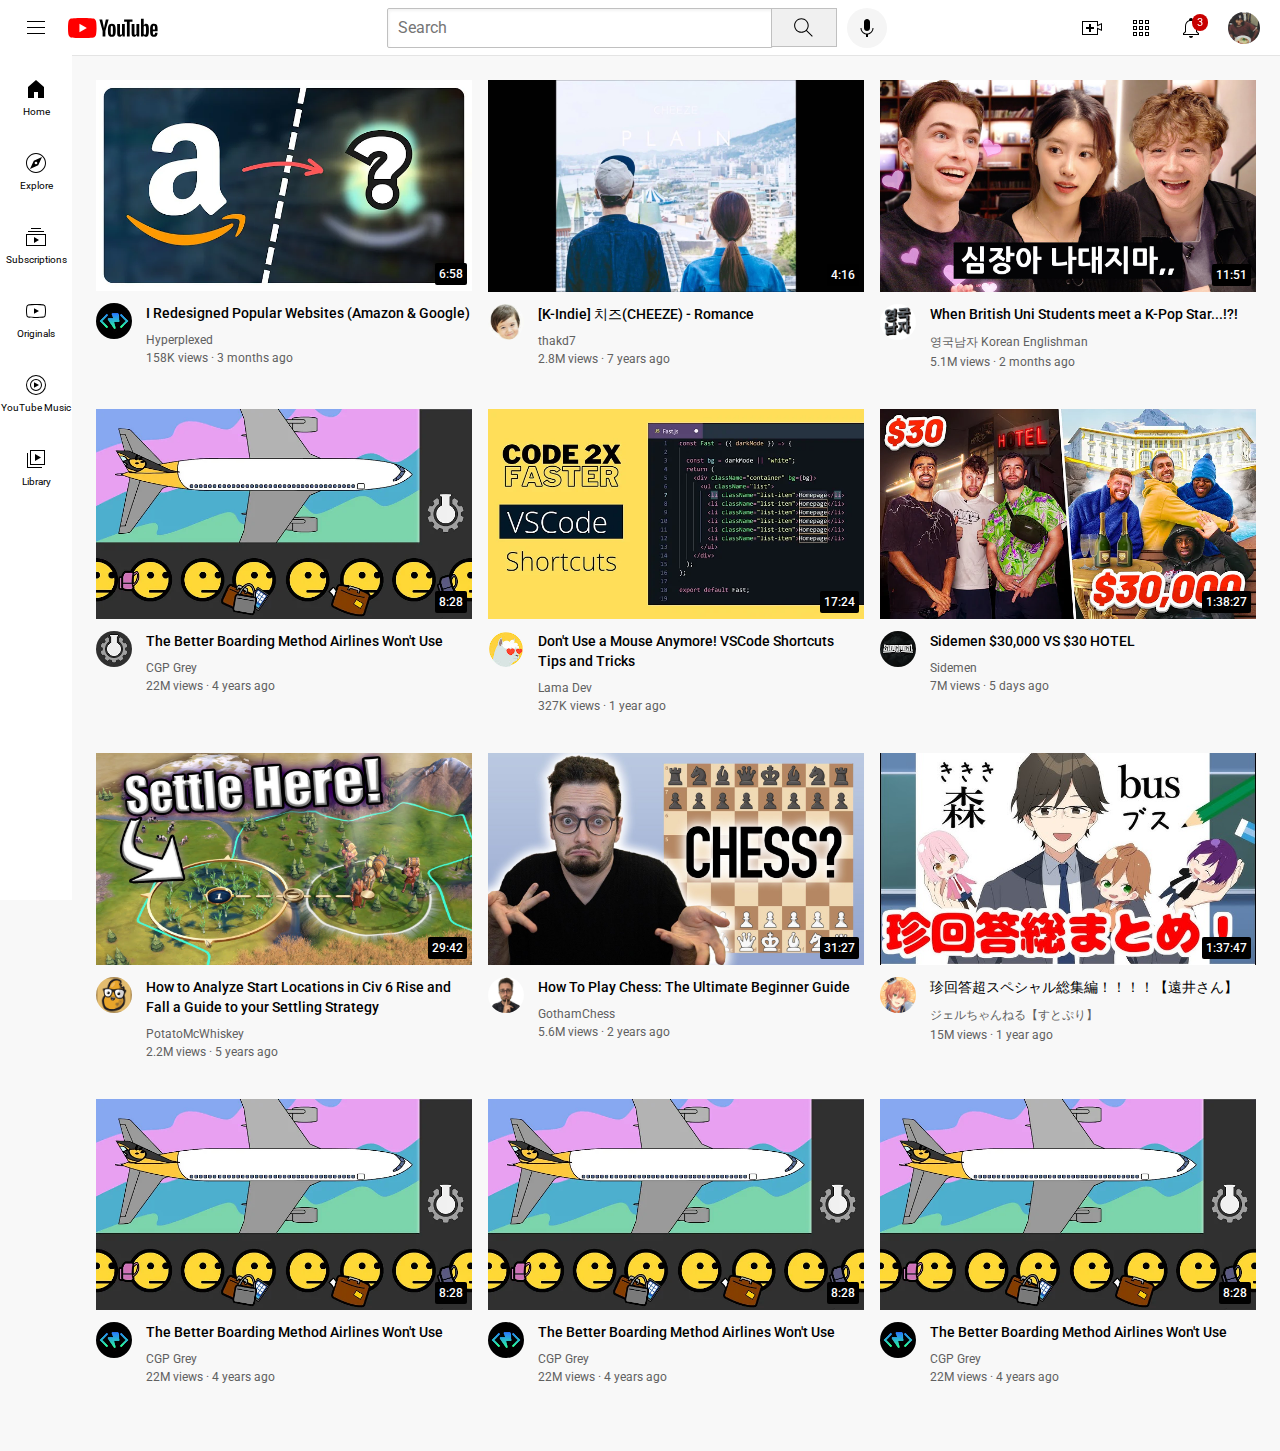
==== YoutubeClone.html @ c6cfdc37 "Add files via upload" ====
<!DOCTYPE html>

<html>
  <head>
    <title>Youtube.com Clone</title>

    <link rel="preconnect" href="https://fonts.googleapis.com" />
    <link rel="preconnect" href="https://fonts.gstatic.com" crossorigin />
    <link
      href="https://fonts.googleapis.com/css2?family=Montserrat:wght@400;700&family=Roboto:wght@400;500;700&display=swap"
      rel="stylesheet"
    />

    <link rel="stylesheet" href="YoutubeStyles/general.css" />
    <link rel="stylesheet" href="YoutubeStyles/header.css" />
    <link rel="stylesheet" href="YoutubeStyles/sidebar.css" />
    <link rel="stylesheet" href="YoutubeStyles/video.css" />
  </head>

  <body>
    <div class="header">
      <div class="left-section">
        <img class="hamburger-menu" src="Youtube Icons/hamburger-menu.svg" />
        <img class="youtube-logo" src="Youtube Icons/youtube-logo.svg" />
      </div>

      <div class="middle-section">
        <input class="search-bar" type="text" placeholder="Search" />
        <button class="search-button">
          <img class="search-icon" src="Youtube Icons/search.svg" />
          <div class="tooltip">Search</div>
        </button>
        <button class="voice-search-button">
          <img
            class="voice-search-icon"
            src="Youtube Icons/voice-search-icon.svg"
          />
          <div class="tooltip">Search with your voice</div>
        </button>
      </div>

      <div class="right-section">
        <div class="upload-icon-container">
          <img class="upload-icon" src="Youtube Icons/upload.svg" />
          <div class="tooltip">Create</div>
        </div>
        <div class="youtube-apps-icon-container">
          <img class="youtube-apps-icon" src="Youtube Icons/youtube-apps.svg" />
          <div class="tooltip">YouTube Apps</div>
        </div>

        <div class="notifications-icon-container">
          <img
            class="notifications-icon"
            src="Youtube Icons/notifications.svg"
          />
          <div class="notifications-count">3</div>
          <div class="tooltip">Notifications</div>
        </div>
        <img
          class="current-user-picture"
          src="Youtube Channel Picutres/my_channel_profile_picture.jpg"
        />
      </div>
    </div>

    <div class="sidebar">
      <div class="sidebar-link">
        <img src="Youtube Icons/home.svg" />
        <div>Home</div>
      </div>
      <div class="sidebar-link">
        <img src="Youtube Icons/explore.svg" />
        <div>Explore</div>
      </div>
      <div class="sidebar-link">
        <img src="Youtube Icons/subscriptions.svg" />
        <div>Subscriptions</div>
      </div>
      <div class="sidebar-link">
        <img src="Youtube Icons/originals.svg" />
        <div>Originals</div>
      </div>
      <div class="sidebar-link">
        <img src="Youtube Icons/youtube-music.svg" />
        <div>YouTube Music</div>
      </div>
      <div class="sidebar-link">
        <img src="Youtube Icons/library.svg" />
        <div>Library</div>
      </div>
    </div>

    <div class="video-grid">
      <div class="video-preview">
        <div class="thumbnail-row">
          <a
            href="https://www.youtube.com/watch?v=bJ3vn9QWzhI&ab_channel=Hyperplexed"
            target="_blank"
          >
            <img class="thumbnail" src="Youtube Thumbnails/thumbnail_1.webp" />
          </a>
          <div class="video-time">6:58</div>
        </div>
        <div class="video-info-grid">
          <div class="channel-picture">
            <div class="profile-picture-container">
              <a href="https://www.youtube.com/@Hyperplexed" target="_blank">
                <img
                  class="profile-picture"
                  src="Youtube Channel Picutres/channel_1.jpg"
                />
              </a>
              <div class="channel-tooltip">
                <img class="channel-tooltip-picture" src="Youtube Channel Picutres/channel_1.jpg">
                <div>
                  <div class="channel-tooltip-name">
                    Hyperplexed
                  </div>
                  <div class="channel-tooltip-stats">
                    517K subscribers
                  </div>
                </div>
              </div>
            </div>
          </div>
          <div class="video-info">
            <a
              href="https://www.youtube.com/watch?v=bJ3vn9QWzhI&ab_channel=Hyperplexed"
              target="_blank"
              class="video-title-link"
            >
              <p class="video-title">
                I Redesigned Popular Websites (Amazon &#38; Google)
              </p>
            </a>

            <p class="video-author">Hyperplexed</p>

            <p class="video-stats">158K views &#183; 3 months ago</p>
          </div>
        </div>
      </div>

      <div class="video-preview">
        <div class="thumbnail-row">
          <a
            href="https://www.youtube.com/watch?v=OhYhfnyAvUY&ab_channel=thakd7"
            target="_blank"
          >
            <img class="thumbnail" src="Youtube Thumbnails/thumbnail_2.jpg" />
          </a>
          <div class="video-time">4:16</div>
        </div>
        <div class="video-info-grid">
          <div class="channel-picture">
            <div class="profile-picture-container">
              <a href="https://www.youtube.com/@thakd7" target="_blank">
                <img
                  class="profile-picture"
                  src="Youtube Channel Picutres/channel_2.jpg"
                />
              </a>
              <div class="channel-tooltip">
                <img class="channel-tooltip-picture" src="Youtube Channel Picutres/channel_2.jpg">
                <div>
                  <div class="channel-tooltip-name">
                    thakd7
                  </div>
                  <div class="channel-tooltip-stats">
                    1.5K subscribers
                  </div>
                </div>
              </div>
            </div>
          </div>
          <div class="video-info">
            <a
              href="https://www.youtube.com/watch?v=OhYhfnyAvUY&ab_channel=thakd7"
              target="_blank"
              class="video-title-link"
            >
              <p class="video-title">[K-Indie] 치즈(CHEEZE) - Romance</p>
            </a>

            <p class="video-author">thakd7</p>

            <p class="video-stats">2.8M views &#183; 7 years ago</p>
          </div>
        </div>
      </div>

      <div class="video-preview">
        <div class="thumbnail-row">
          <a href="https://youtu.be/asYSYUJJwx0" target="_blank">
            <img class="thumbnail" src="Youtube Thumbnails/thumbnail_3.jpg" />
          </a>
          <div class="video-time">11:51</div>
        </div>
        <div class="video-info-grid">
          <div class="channel-picture">
            <div class="profile-picture-container">
              <a href="https://www.youtube.com/@koreanenglishman/featured" target="_blank">
                <img
                  class="profile-picture"
                  src="Youtube Channel Picutres/channel_3.jpg"
                />
              </a>
              <div class="channel-tooltip">
                <img class="channel-tooltip-picture" src="Youtube Channel Picutres/channel_3.jpg">
                <div>
                  <div class="channel-tooltip-name">
                    H영국남자 Korean Englishman
                  </div>
                  <div class="channel-tooltip-stats">
                    5.7M subscribers
                  </div>
                </div>
              </div>
            </div>
          </div>
          <div class="video-info">
            <a
              href="https://youtu.be/asYSYUJJwx0"
              target="_blank"
              class="video-title-link"
            >
              <p class="video-title">
                When British Uni Students meet a K-Pop Star...!?!
              </p>
            </a>

            <p class="video-author">영국남자 Korean Englishman</p>

            <p class="video-stats">5.1M views &#183; 2 months ago</p>
          </div>
        </div>
      </div>

      <div class="video-preview">
        <div class="thumbnail-row">
          <a href="https://youtu.be/oAHbLRjF0vo" target="_blank">
            <img class="thumbnail" src="Youtube Thumbnails/thumbnail-4.webp" />
          </a>
          <div class="video-time">8:28</div>
        </div>
        <div class="video-info-grid">
          <div class="channel-picture">
            <div class="profile-picture-container">
              <a href="https://www.youtube.com/@CGPGrey" target="_blank">
                <img
                  class="profile-picture"
                  src="Youtube Channel Picutres/channel_4.jpg"
                />
              </a>
              <div class="channel-tooltip">
                <img class="channel-tooltip-picture" src="Youtube Channel Picutres/channel_4.jpg">
                <div>
                  <div class="channel-tooltip-name">
                    CGP Grey
                  </div>
                  <div class="channel-tooltip-stats">
                    5.9M subscribers
                  </div>
                </div>
              </div>
            </div>
          </div>
          <div class="video-info">
            <a
              href="https://youtu.be/oAHbLRjF0vo"
              target="_blank"
              class="video-title-link"
            >
              <p class="video-title">
                The Better Boarding Method Airlines Won&#39;t Use
              </p>
            </a>

            <p class="video-author">CGP Grey</p>

            <p class="video-stats">22M views &#183; 4 years ago</p>
          </div>
        </div>
      </div>

      <div class="video-preview">
        <div class="thumbnail-row">
          <a href="https://youtu.be/jsZoR1kkq6s" target="_blank">
            <img class="thumbnail" src="Youtube Thumbnails/thumbnail-5.webp" />
          </a>
          <div class="video-time">17:24</div>
        </div>
        <div class="video-info-grid">
          <div class="channel-picture">
            <div class="profile-picture-container">
              <a href="https://www.youtube.com/@LamaDev" target="_blank">
                <img
                  class="profile-picture"
                  src="Youtube Channel Picutres/channel_5.jpg"
                />
              </a>
              <div class="channel-tooltip">
                <img class="channel-tooltip-picture" src="Youtube Channel Picutres/channel_5.jpg">
                <div>
                  <div class="channel-tooltip-name">
                    Lama Dev
                  </div>
                  <div class="channel-tooltip-stats">
                    235K subscribers
                  </div>
                </div>
              </div>
            </div>
          </div>
          <div class="video-info">
            <a
              href="https://youtu.be/jsZoR1kkq6s"
              target="_blank"
              class="video-title-link"
            >
              <p class="video-title">
                Don&#39;t Use a Mouse Anymore! VSCode Shortcuts Tips and Tricks
              </p>
            </a>

            <p class="video-author">Lama Dev</p>

            <p class="video-stats">327K views &#183; 1 year ago</p>
          </div>
        </div>
      </div>

      <div class="video-preview">
        <div class="thumbnail-row">
          <a href="https://youtu.be/dJpk6nz_DLI" target="_blank">
            <img class="thumbnail" src="Youtube Thumbnails/thumbnail-6.webp" />
          </a>
          <div class="video-time">1:38:27</div>
        </div>
        <div class="video-info-grid">
          <div class="channel-picture">
            <div class="profile-picture-container">
              <a href="https://www.youtube.com/@Sidemen" target="_blank">
                <img
                  class="profile-picture"
                  src="Youtube Channel Picutres/channel_6.jpg"
                />
              </a>
              <div class="channel-tooltip">
                <img class="channel-tooltip-picture" src="Youtube Channel Picutres/channel_6.jpg">
                <div>
                  <div class="channel-tooltip-name">
                    Sidemen
                  </div>
                  <div class="channel-tooltip-stats">
                    19M subscribers
                  </div>
                </div>
              </div>
            </div>
          </div>
          <div class="video-info">
            <a
              href="https://youtu.be/dJpk6nz_DLI"
              target="_blank"
              class="video-title-link"
            >
              <p class="video-title">Sidemen $30,000 VS $30 HOTEL</p>
            </a>

            <p class="video-author">Sidemen</p>

            <p class="video-stats">7M views &#183; 5 days ago</p>
          </div>
        </div>
      </div>

      <div class="video-preview">
        <div class="thumbnail-row">
          <a href="https://www.youtube.com/watch?v=BKZmRBy2QrY&ab_channel=PotatoMcWhiskey" target="_blank">
            <img class="thumbnail" src="Youtube Thumbnails/thumbnail-7.jpg" />
          </a>
          <div class="video-time">29:42</div>
        </div>
        <div class="video-info-grid">
          <div class="channel-picture">
            <div class="profile-picture-container">
              <a href="https://www.youtube.com/@PotatoMcWhiskey/featured" target="_blank">
                <img
                  class="profile-picture"
                  src="Youtube Channel Picutres/channel_7.jpg"
                />
              </a>
              <div class="channel-tooltip">
                <img class="channel-tooltip-picture" src="Youtube Channel Picutres/channel_7.jpg">
                <div>
                  <div class="channel-tooltip-name">
                    PotatoMcWhiskey
                  </div>
                  <div class="channel-tooltip-stats">
                    506K subscribers
                  </div>
                </div>
              </div>
            </div>
          </div>
          <div class="video-info">
            <a
              href="https://www.youtube.com/watch?v=BKZmRBy2QrY&ab_channel=PotatoMcWhiskey"
              target="_blank"
              class="video-title-link"
            >
              <p class="video-title">
                How to Analyze Start Locations in Civ 6 Rise and Fall a Guide to your Settling Strategy
              </p>
            </a>

            <p class="video-author">PotatoMcWhiskey</p>

            <p class="video-stats">2.2M views &#183; 5 years ago</p>
          </div>
        </div>
      </div>

      <div class="video-preview">
        <div class="thumbnail-row">
          <a href="https://www.youtube.com/watch?v=OCSbzArwB10&ab_channel=GothamChess" target="_blank">
            <img class="thumbnail" src="Youtube Thumbnails/thumbnail-8.jpg" />
          </a>
          <div class="video-time">31:27</div>
        </div>
        <div class="video-info-grid">
          <div class="channel-picture">
            <div class="profile-picture-container">
              <a href="https://www.youtube.com/@GothamChess/featured" target="_blank">
                <img
                  class="profile-picture"
                  src="Youtube Channel Picutres/channel_8.jpg"
                />
              </a>
              <div class="channel-tooltip">
                <img class="channel-tooltip-picture" src="Youtube Channel Picutres/channel_8.jpg">
                <div>
                  <div class="channel-tooltip-name">
                    GothamChess
                  </div>
                  <div class="channel-tooltip-stats">
                    4.08M subscribers
                  </div>
                </div>
              </div>
            </div>
          </div>
          <div class="video-info">
            <a
              href="https://www.youtube.com/watch?v=OCSbzArwB10&ab_channel=GothamChess"
              target="_blank"
              class="video-title-link"
            >
              <p class="video-title">
                How To Play Chess: The Ultimate Beginner Guide
              </p>
            </a>

            <p class="video-author">GothamChess</p>

            <p class="video-stats">5.6M views &#183; 2 years ago</p>
          </div>
        </div>
      </div>

      <div class="video-preview">
        <div class="thumbnail-row">
          <a href="https://youtu.be/t8E2QIsDZfM" target="_blank">
            <img class="thumbnail" src="Youtube Thumbnails/thumbnail-9.jpg" />
          </a>
          <div class="video-time">1:37:47</div>
        </div>
        <div class="video-info-grid">
          <div class="channel-picture">
            <div class="profile-picture-container">
              <a href="https://www.youtube.com/@jeltooi" target="_blank">
                <img
                  class="profile-picture"
                  src="Youtube Channel Picutres/channel_9.jpg"
                />
              </a>
              <div class="channel-tooltip">
                <img class="channel-tooltip-picture" src="Youtube Channel Picutres/channel_9.jpg">
                <div>
                  <div class="channel-tooltip-name">
                    ジェルちゃんねる【すとぷり】
                  </div>
                  <div class="channel-tooltip-stats">
                    2.05M subscribers
                  </div>
                </div>
              </div>
            </div>
          </div>
          <div class="video-info">
            <a
              href="https://youtu.be/t8E2QIsDZfM"
              target="_blank"
              class="video-title-link"
            >
              <p class="video-title">
                珍回答超スペシャル総集編！！！！【遠井さん】
              </p>
            </a>

            <p class="video-author">ジェルちゃんねる【すとぷり】</p>

            <p class="video-stats">15M views &#183; 1 year ago</p>
          </div>
        </div>
      </div>

      <div class="video-preview">
        <div class="thumbnail-row">
          <a href="https://youtu.be/oAHbLRjF0vo" target="_blank">
            <img class="thumbnail" src="Youtube Thumbnails/thumbnail-4.webp" />
          </a>
          <div class="video-time">8:28</div>
        </div>
        <div class="video-info-grid">
          <div class="channel-picture">
            <div class="profile-picture-container">
              <a href="https://www.youtube.com/@Hyperplexed" target="_blank">
                <img
                  class="profile-picture"
                  src="Youtube Channel Picutres/channel_1.jpg"
                />
              </a>
              <div class="channel-tooltip">
                <img class="channel-tooltip-picture" src="Youtube Channel Picutres/channel_1.jpg">
                <div>
                  <div class="channel-tooltip-name">
                    Hyperplexed
                  </div>
                  <div class="channel-tooltip-stats">
                    517K subscribers
                  </div>
                </div>
              </div>
            </div>
          </div>
          <div class="video-info">
            <a
              href="https://youtu.be/oAHbLRjF0vo"
              target="_blank"
              class="video-title-link"
            >
              <p class="video-title">
                The Better Boarding Method Airlines Won&#39;t Use
              </p>
            </a>

            <p class="video-author">CGP Grey</p>

            <p class="video-stats">22M views &#183; 4 years ago</p>
          </div>
        </div>
      </div>

      <div class="video-preview">
        <div class="thumbnail-row">
          <a href="https://youtu.be/oAHbLRjF0vo" target="_blank">
            <img class="thumbnail" src="Youtube Thumbnails/thumbnail-4.webp" />
          </a>
          <div class="video-time">8:28</div>
        </div>
        <div class="video-info-grid">
          <div class="channel-picture">
            <div class="profile-picture-container">
              <a href="https://www.youtube.com/@Hyperplexed" target="_blank">
                <img
                  class="profile-picture"
                  src="Youtube Channel Picutres/channel_1.jpg"
                />
              </a>
              <div class="channel-tooltip">
                <img class="channel-tooltip-picture" src="Youtube Channel Picutres/channel_1.jpg">
                <div>
                  <div class="channel-tooltip-name">
                    Hyperplexed
                  </div>
                  <div class="channel-tooltip-stats">
                    517K subscribers
                  </div>
                </div>
              </div>
            </div>
          </div>
          <div class="video-info">
            <a
              href="https://youtu.be/oAHbLRjF0vo"
              target="_blank"
              class="video-title-link"
            >
              <p class="video-title">
                The Better Boarding Method Airlines Won&#39;t Use
              </p>
            </a>

            <p class="video-author">CGP Grey</p>

            <p class="video-stats">22M views &#183; 4 years ago</p>
          </div>
        </div>
      </div>

      <div class="video-preview">
        <div class="thumbnail-row">
          <a href="https://youtu.be/oAHbLRjF0vo" target="_blank">
            <img class="thumbnail" src="Youtube Thumbnails/thumbnail-4.webp" />
          </a>
          <div class="video-time">8:28</div>
        </div>
        <div class="video-info-grid">
          <div class="channel-picture">
            <div class="profile-picture-container">
              <a href="https://www.youtube.com/@Hyperplexed" target="_blank">
                <img
                  class="profile-picture"
                  src="Youtube Channel Picutres/channel_1.jpg"
                />
              </a>
              <div class="channel-tooltip">
                <img class="channel-tooltip-picture" src="Youtube Channel Picutres/channel_1.jpg">
                <div>
                  <div class="channel-tooltip-name">
                    Hyperplexed
                  </div>
                  <div class="channel-tooltip-stats">
                    517K subscribers
                  </div>
                </div>
              </div>
            </div>
          </div>
          <div class="video-info">
            <a
              href="https://youtu.be/oAHbLRjF0vo"
              target="_blank"
              class="video-title-link"
            >
              <p class="video-title">
                The Better Boarding Method Airlines Won&#39;t Use
              </p>
            </a>

            <p class="video-author">CGP Grey</p>

            <p class="video-stats">22M views &#183; 4 years ago</p>
          </div>
        </div>
      </div>
    </div>
  </body>
</html>
---- YoutubeStyles/general.css ----
p {
  font-family: "Montserrat", sans-serif;
  font-family: "Roboto", sans-serif;
  margin-top: 0;
  margin-bottom: 0;
}

body {
  margin: 0;
  padding-top: 80px;
  padding-left: 96px;
  padding-right: 24px;
  background-color: rgb(248, 248, 248);
}
---- YoutubeStyles/header.css ----
.header {
  height: 55px;
  display: flex;
  flex-direction: row;
  justify-content: space-between;
  position: fixed;
  top: 0px;
  left: 0px;
  right: 0px;
  background-color: white;
  border-bottom-width: 1px;
  border-bottom-style: solid;
  border-bottom-color: rgb(228, 228, 228);
  z-index: 100;
}

.left-section {
  display: flex;
  align-items: center;
}

.hamburger-menu {
  height: 24px;
  margin-left: 24px;
  margin-right: 20px;
  cursor: pointer;
}

.youtube-logo {
  height: 20px;
  cursor: pointer;
}

.middle-section {
  flex: 1;
  margin-left: 70px;
  margin-right: 35px;
  max-width: 500px;
  display: flex;
  align-items: center;
}

.search-bar {
  flex: 1;
  height: 36px;
  padding-left: 10px;
  font-size: 16px;
  border-width: 1px;
  border-style: solid;
  border-color: rgb(192, 192, 192);
  border-radius: 2px;
  box-shadow: inset 1px 2px 3px rgba(0, 0, 0, 0.05);
  width: 0;
}

.search-bar::placeholder {
  font-family: "Montserrat", sans-serif;
  font-family: "Roboto", sans-serif;
  font-size: 16px;
}

.search-button {
  height: 39px;
  width: 66px;
  background-color: rgb(240, 240, 240);
  border-width: 1px;
  border-style: solid;
  border-color: rgb(192, 192, 192);
  margin-left: -2px;
  margin-right: 10px;
}

.search-button,
.voice-search-button,
.upload-icon-container,
.youtube-apps-icon-container,
.notifications-icon-container {
  display: flex;
  justify-content: center;
  align-items: center;
  position: relative;
  cursor: pointer;
}

.search-button .tooltip,
.voice-search-button .tooltip,
.upload-icon-container .tooltip,
.youtube-apps-icon-container .tooltip,
.notifications-icon-container .tooltip {
  position: absolute;
  background-color: gray;
  color: white;
  padding-top: 4px;
  padding-bottom: 4px;
  padding-left: 8px;
  padding-right: 8px;
  border-radius: 2px;
  font-family: "Montserrat", sans-serif;
  font-family: "Roboto", sans-serif;
  font-size: 12px;
  bottom: -30px;
  opacity: 0;
  transition: opacity 0.15s;
  pointer-events: none;
  white-space: nowrap;
}

.search-button:hover .tooltip,
.voice-search-button:hover .tooltip,
.upload-icon-container:hover .tooltip,
.youtube-apps-icon-container:hover .tooltip,
.notifications-icon-container:hover .tooltip {
  opacity: 1;
}

.search-icon {
  height: 25px;
}

.voice-search-button {
  height: 40px;
  width: 40px;
  background-color: rgb(245, 245, 245);
  border-radius: 20px;
  border: none;
}

.voice-search-icon {
  height: 24px;
}

.right-section {
  width: 180px;
  margin-right: 20px;
  display: flex;
  align-items: center;
  justify-content: space-between;
  flex-shrink: 0;
}

.upload-icon {
  height: 24px;
}

.youtube-apps-icon {
  height: 24px;
}

.notifications-icon-container {
  position: relative;
}

.notifications-icon {
  height: 24px;
}

.notifications-count {
  position: absolute;
  top: -2px;
  right: -5px;
  background-color: rgb(200, 0, 0);
  color: white;
  font-family: "Montserrat", sans-serif;
  font-family: "Roboto", sans-serif;
  font-size: 11px;
  padding-left: 5px;
  padding-right: 5px;
  padding-top: 2px;
  padding-bottom: 2px;
  border-radius: 10px;
}

.current-user-picture {
  height: 32px;
  border-radius: 16px;
  cursor: pointer;
}
---- YoutubeStyles/sidebar.css ----
.sidebar {
  position: fixed;
  left: 0px;
  bottom: 0px;
  top: 55px;
  background-color: white;
  width: 72px;
  z-index: 200;
  padding-top: 5px;
}

.sidebar-link {
  height: 74px;
  display: flex;
  justify-content: center;
  align-items: center;
  flex-direction: column;
  cursor: pointer;
}

.sidebar-link:hover {
  background-color: rgb(235, 235, 235);
}

.sidebar-link img {
  height: 24px;
  margin-bottom: 5px;
}

.sidebar-link div {
  font-family: "Montserrat", sans-serif;
  font-family: "Roboto", sans-serif;
  font-size: 10px;
}
---- YoutubeStyles/video.css ----
.thumbnail {
  width: 100%;
}

.video-title {
  margin-top: 0;
  font-size: 14px;
  font-weight: 500;
  line-height: 20px;
  margin-bottom: 10px;
}

.video-title-link {
  text-decoration: none;
  color: black;
}

.video-info-grid {
  display: grid;
  grid-template-columns: 50px 1fr;
}

.profile-picture {
  width: 36px;
  border-radius: 50px;
}

.profile-picture-container {
  position: relative;
  display: inline-block;
}

.channel-tooltip {
  background-color: white;
  width: 200px;
  padding: 12px 12px;
  box-shadow: 2px 3px 10px rgba(0, 0, 0, 0.3);
  border-radius: 6px;
  position: absolute;
  top: 55px;
  z-index: 300;

  opacity: 0;
  pointer-events: none;

  display: flex;
  align-items: center;
  transition: opacity 0.15s;
}

.profile-picture-container:hover .channel-tooltip {
  opacity: 1;
}

.channel-tooltip-picture {
  width: 50px;
  height: 50px;
  border-radius: 50px;
  margin-right: 8px;
}

.channel-tooltip-name {
  font-family: Roboto, Arial;
  font-weight: bold;
  font-size: 16px;
  margin-bottom: 4px;
}

.channel-tooltip-stats {
  font-family: Roboto, Arial;
  color: rgb(96, 96, 96);
  font-size: 14px;
}

.thumbnail-row {
  margin-bottom: 8px;
  position: relative;
}

.video-author,
.video-stats {
  font-size: 12px;
  color: rgb(96, 96, 96);
}

.video-author {
  margin-bottom: 4px;
}

.video-grid {
  display: grid;
  grid-template-columns: 1fr 1fr 1fr;
  column-gap: 16px;
  row-gap: 40px;
}

.video-time {
  font-family: "Montserrat", sans-serif;
  font-family: "Roboto", sans-serif;
  font-size: 12px;
  font-weight: 500;
  padding-left: 4px;
  padding-right: 4px;
  padding-top: 4px;
  padding-bottom: 4px;
  border-radius: 2px;
  background-color: black;
  color: white;
  position: absolute;
  display: flex;
  bottom: 10px;
  right: 5px;
}
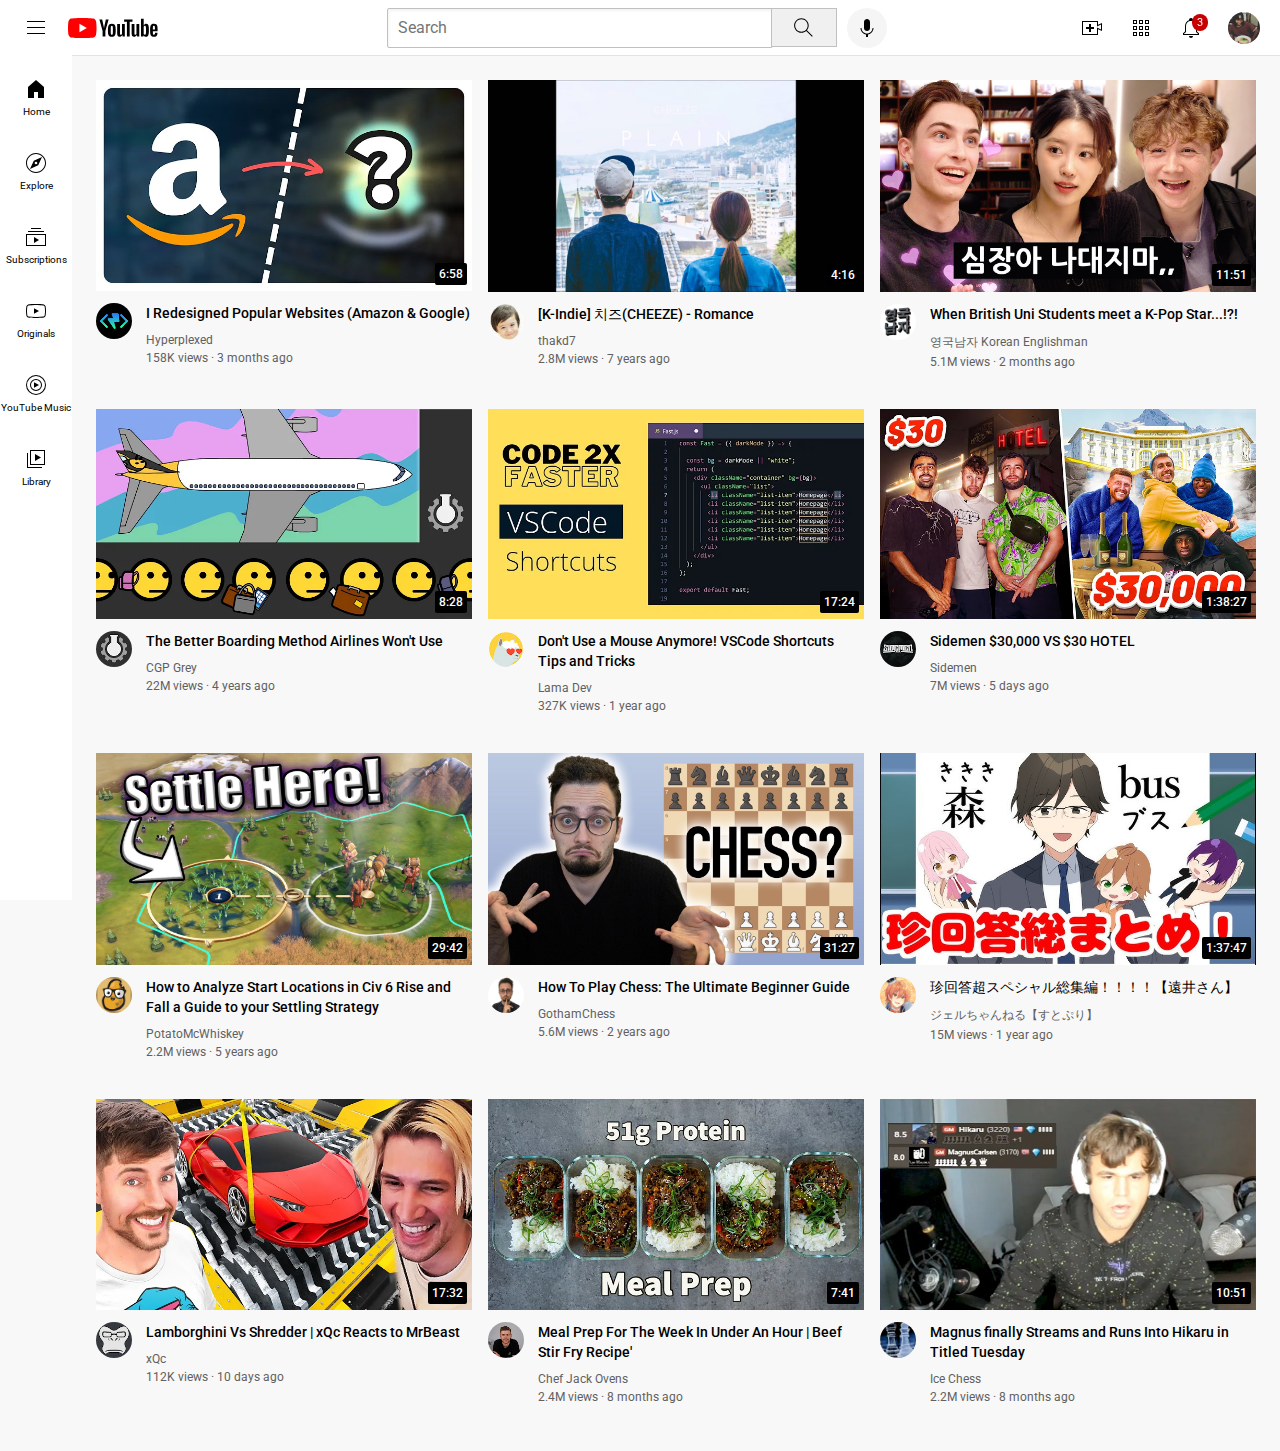
==== commit a6bead3d: "add 3 more youtube links" ====
--- a/YoutubeClone.html
+++ b/YoutubeClone.html
@@ -1,7 +1,9 @@
 <!DOCTYPE html>
 
-<html>
+<html lang="en">
   <head>
+    <meta charset="UTF-8" />
+    <meta name="viewport" content="width=device-width, initial-scale=1.0" />
     <title>Youtube.com Clone</title>
 
     <link rel="preconnect" href="https://fonts.googleapis.com" />
@@ -112,14 +114,13 @@
                 />
               </a>
               <div class="channel-tooltip">
-                <img class="channel-tooltip-picture" src="Youtube Channel Picutres/channel_1.jpg">
-                <div>
-                  <div class="channel-tooltip-name">
-                    Hyperplexed
-                  </div>
-                  <div class="channel-tooltip-stats">
-                    517K subscribers
-                  </div>
+                <img
+                  class="channel-tooltip-picture"
+                  src="Youtube Channel Picutres/channel_1.jpg"
+                />
+                <div>
+                  <div class="channel-tooltip-name">Hyperplexed</div>
+                  <div class="channel-tooltip-stats">517K subscribers</div>
                 </div>
               </div>
             </div>
@@ -162,14 +163,13 @@
                 />
               </a>
               <div class="channel-tooltip">
-                <img class="channel-tooltip-picture" src="Youtube Channel Picutres/channel_2.jpg">
-                <div>
-                  <div class="channel-tooltip-name">
-                    thakd7
-                  </div>
-                  <div class="channel-tooltip-stats">
-                    1.5K subscribers
-                  </div>
+                <img
+                  class="channel-tooltip-picture"
+                  src="Youtube Channel Picutres/channel_2.jpg"
+                />
+                <div>
+                  <div class="channel-tooltip-name">thakd7</div>
+                  <div class="channel-tooltip-stats">1.5K subscribers</div>
                 </div>
               </div>
             </div>
@@ -200,21 +200,25 @@
         <div class="video-info-grid">
           <div class="channel-picture">
             <div class="profile-picture-container">
-              <a href="https://www.youtube.com/@koreanenglishman/featured" target="_blank">
+              <a
+                href="https://www.youtube.com/@koreanenglishman/featured"
+                target="_blank"
+              >
                 <img
                   class="profile-picture"
                   src="Youtube Channel Picutres/channel_3.jpg"
                 />
               </a>
               <div class="channel-tooltip">
-                <img class="channel-tooltip-picture" src="Youtube Channel Picutres/channel_3.jpg">
+                <img
+                  class="channel-tooltip-picture"
+                  src="Youtube Channel Picutres/channel_3.jpg"
+                />
                 <div>
                   <div class="channel-tooltip-name">
                     H영국남자 Korean Englishman
                   </div>
-                  <div class="channel-tooltip-stats">
-                    5.7M subscribers
-                  </div>
+                  <div class="channel-tooltip-stats">5.7M subscribers</div>
                 </div>
               </div>
             </div>
@@ -240,7 +244,7 @@
       <div class="video-preview">
         <div class="thumbnail-row">
           <a href="https://youtu.be/oAHbLRjF0vo" target="_blank">
-            <img class="thumbnail" src="Youtube Thumbnails/thumbnail-4.webp" />
+            <img class="thumbnail" src="Youtube Thumbnails/thumbnail_4.webp" />
           </a>
           <div class="video-time">8:28</div>
         </div>
@@ -254,14 +258,13 @@
                 />
               </a>
               <div class="channel-tooltip">
-                <img class="channel-tooltip-picture" src="Youtube Channel Picutres/channel_4.jpg">
-                <div>
-                  <div class="channel-tooltip-name">
-                    CGP Grey
-                  </div>
-                  <div class="channel-tooltip-stats">
-                    5.9M subscribers
-                  </div>
+                <img
+                  class="channel-tooltip-picture"
+                  src="Youtube Channel Picutres/channel_4.jpg"
+                />
+                <div>
+                  <div class="channel-tooltip-name">CGP Grey</div>
+                  <div class="channel-tooltip-stats">5.9M subscribers</div>
                 </div>
               </div>
             </div>
@@ -287,7 +290,7 @@
       <div class="video-preview">
         <div class="thumbnail-row">
           <a href="https://youtu.be/jsZoR1kkq6s" target="_blank">
-            <img class="thumbnail" src="Youtube Thumbnails/thumbnail-5.webp" />
+            <img class="thumbnail" src="Youtube Thumbnails/thumbnail_5.webp" />
           </a>
           <div class="video-time">17:24</div>
         </div>
@@ -301,14 +304,13 @@
                 />
               </a>
               <div class="channel-tooltip">
-                <img class="channel-tooltip-picture" src="Youtube Channel Picutres/channel_5.jpg">
-                <div>
-                  <div class="channel-tooltip-name">
-                    Lama Dev
-                  </div>
-                  <div class="channel-tooltip-stats">
-                    235K subscribers
-                  </div>
+                <img
+                  class="channel-tooltip-picture"
+                  src="Youtube Channel Picutres/channel_5.jpg"
+                />
+                <div>
+                  <div class="channel-tooltip-name">Lama Dev</div>
+                  <div class="channel-tooltip-stats">235K subscribers</div>
                 </div>
               </div>
             </div>
@@ -334,7 +336,7 @@
       <div class="video-preview">
         <div class="thumbnail-row">
           <a href="https://youtu.be/dJpk6nz_DLI" target="_blank">
-            <img class="thumbnail" src="Youtube Thumbnails/thumbnail-6.webp" />
+            <img class="thumbnail" src="Youtube Thumbnails/thumbnail_6.webp" />
           </a>
           <div class="video-time">1:38:27</div>
         </div>
@@ -348,14 +350,13 @@
                 />
               </a>
               <div class="channel-tooltip">
-                <img class="channel-tooltip-picture" src="Youtube Channel Picutres/channel_6.jpg">
-                <div>
-                  <div class="channel-tooltip-name">
-                    Sidemen
-                  </div>
-                  <div class="channel-tooltip-stats">
-                    19M subscribers
-                  </div>
+                <img
+                  class="channel-tooltip-picture"
+                  src="Youtube Channel Picutres/channel_6.jpg"
+                />
+                <div>
+                  <div class="channel-tooltip-name">Sidemen</div>
+                  <div class="channel-tooltip-stats">19M subscribers</div>
                 </div>
               </div>
             </div>
@@ -378,29 +379,34 @@
 
       <div class="video-preview">
         <div class="thumbnail-row">
-          <a href="https://www.youtube.com/watch?v=BKZmRBy2QrY&ab_channel=PotatoMcWhiskey" target="_blank">
-            <img class="thumbnail" src="Youtube Thumbnails/thumbnail-7.jpg" />
+          <a
+            href="https://www.youtube.com/watch?v=BKZmRBy2QrY&ab_channel=PotatoMcWhiskey"
+            target="_blank"
+          >
+            <img class="thumbnail" src="Youtube Thumbnails/thumbnail_7.jpg" />
           </a>
           <div class="video-time">29:42</div>
         </div>
         <div class="video-info-grid">
           <div class="channel-picture">
             <div class="profile-picture-container">
-              <a href="https://www.youtube.com/@PotatoMcWhiskey/featured" target="_blank">
+              <a
+                href="https://www.youtube.com/@PotatoMcWhiskey/featured"
+                target="_blank"
+              >
                 <img
                   class="profile-picture"
                   src="Youtube Channel Picutres/channel_7.jpg"
                 />
               </a>
               <div class="channel-tooltip">
-                <img class="channel-tooltip-picture" src="Youtube Channel Picutres/channel_7.jpg">
-                <div>
-                  <div class="channel-tooltip-name">
-                    PotatoMcWhiskey
-                  </div>
-                  <div class="channel-tooltip-stats">
-                    506K subscribers
-                  </div>
+                <img
+                  class="channel-tooltip-picture"
+                  src="Youtube Channel Picutres/channel_7.jpg"
+                />
+                <div>
+                  <div class="channel-tooltip-name">PotatoMcWhiskey</div>
+                  <div class="channel-tooltip-stats">506K subscribers</div>
                 </div>
               </div>
             </div>
@@ -412,7 +418,8 @@
               class="video-title-link"
             >
               <p class="video-title">
-                How to Analyze Start Locations in Civ 6 Rise and Fall a Guide to your Settling Strategy
+                How to Analyze Start Locations in Civ 6 Rise and Fall a Guide to
+                your Settling Strategy
               </p>
             </a>
 
@@ -425,29 +432,34 @@
 
       <div class="video-preview">
         <div class="thumbnail-row">
-          <a href="https://www.youtube.com/watch?v=OCSbzArwB10&ab_channel=GothamChess" target="_blank">
-            <img class="thumbnail" src="Youtube Thumbnails/thumbnail-8.jpg" />
+          <a
+            href="https://www.youtube.com/watch?v=OCSbzArwB10&ab_channel=GothamChess"
+            target="_blank"
+          >
+            <img class="thumbnail" src="Youtube Thumbnails/thumbnail_8.jpg" />
           </a>
           <div class="video-time">31:27</div>
         </div>
         <div class="video-info-grid">
           <div class="channel-picture">
             <div class="profile-picture-container">
-              <a href="https://www.youtube.com/@GothamChess/featured" target="_blank">
+              <a
+                href="https://www.youtube.com/@GothamChess/featured"
+                target="_blank"
+              >
                 <img
                   class="profile-picture"
                   src="Youtube Channel Picutres/channel_8.jpg"
                 />
               </a>
               <div class="channel-tooltip">
-                <img class="channel-tooltip-picture" src="Youtube Channel Picutres/channel_8.jpg">
-                <div>
-                  <div class="channel-tooltip-name">
-                    GothamChess
-                  </div>
-                  <div class="channel-tooltip-stats">
-                    4.08M subscribers
-                  </div>
+                <img
+                  class="channel-tooltip-picture"
+                  src="Youtube Channel Picutres/channel_8.jpg"
+                />
+                <div>
+                  <div class="channel-tooltip-name">GothamChess</div>
+                  <div class="channel-tooltip-stats">4.08M subscribers</div>
                 </div>
               </div>
             </div>
@@ -473,7 +485,7 @@
       <div class="video-preview">
         <div class="thumbnail-row">
           <a href="https://youtu.be/t8E2QIsDZfM" target="_blank">
-            <img class="thumbnail" src="Youtube Thumbnails/thumbnail-9.jpg" />
+            <img class="thumbnail" src="Youtube Thumbnails/thumbnail_9.jpg" />
           </a>
           <div class="video-time">1:37:47</div>
         </div>
@@ -487,14 +499,15 @@
                 />
               </a>
               <div class="channel-tooltip">
-                <img class="channel-tooltip-picture" src="Youtube Channel Picutres/channel_9.jpg">
+                <img
+                  class="channel-tooltip-picture"
+                  src="Youtube Channel Picutres/channel_9.jpg"
+                />
                 <div>
                   <div class="channel-tooltip-name">
                     ジェルちゃんねる【すとぷり】
                   </div>
-                  <div class="channel-tooltip-stats">
-                    2.05M subscribers
-                  </div>
+                  <div class="channel-tooltip-stats">2.05M subscribers</div>
                 </div>
               </div>
             </div>
@@ -519,141 +532,148 @@
 
       <div class="video-preview">
         <div class="thumbnail-row">
-          <a href="https://youtu.be/oAHbLRjF0vo" target="_blank">
-            <img class="thumbnail" src="Youtube Thumbnails/thumbnail-4.webp" />
-          </a>
-          <div class="video-time">8:28</div>
-        </div>
-        <div class="video-info-grid">
-          <div class="channel-picture">
-            <div class="profile-picture-container">
-              <a href="https://www.youtube.com/@Hyperplexed" target="_blank">
-                <img
-                  class="profile-picture"
-                  src="Youtube Channel Picutres/channel_1.jpg"
-                />
-              </a>
-              <div class="channel-tooltip">
-                <img class="channel-tooltip-picture" src="Youtube Channel Picutres/channel_1.jpg">
-                <div>
-                  <div class="channel-tooltip-name">
-                    Hyperplexed
-                  </div>
-                  <div class="channel-tooltip-stats">
-                    517K subscribers
-                  </div>
-                </div>
-              </div>
-            </div>
-          </div>
-          <div class="video-info">
-            <a
-              href="https://youtu.be/oAHbLRjF0vo"
-              target="_blank"
-              class="video-title-link"
-            >
-              <p class="video-title">
-                The Better Boarding Method Airlines Won&#39;t Use
-              </p>
-            </a>
-
-            <p class="video-author">CGP Grey</p>
-
-            <p class="video-stats">22M views &#183; 4 years ago</p>
-          </div>
-        </div>
-      </div>
-
-      <div class="video-preview">
-        <div class="thumbnail-row">
-          <a href="https://youtu.be/oAHbLRjF0vo" target="_blank">
-            <img class="thumbnail" src="Youtube Thumbnails/thumbnail-4.webp" />
-          </a>
-          <div class="video-time">8:28</div>
-        </div>
-        <div class="video-info-grid">
-          <div class="channel-picture">
-            <div class="profile-picture-container">
-              <a href="https://www.youtube.com/@Hyperplexed" target="_blank">
-                <img
-                  class="profile-picture"
-                  src="Youtube Channel Picutres/channel_1.jpg"
-                />
-              </a>
-              <div class="channel-tooltip">
-                <img class="channel-tooltip-picture" src="Youtube Channel Picutres/channel_1.jpg">
-                <div>
-                  <div class="channel-tooltip-name">
-                    Hyperplexed
-                  </div>
-                  <div class="channel-tooltip-stats">
-                    517K subscribers
-                  </div>
-                </div>
-              </div>
-            </div>
-          </div>
-          <div class="video-info">
-            <a
-              href="https://youtu.be/oAHbLRjF0vo"
-              target="_blank"
-              class="video-title-link"
-            >
-              <p class="video-title">
-                The Better Boarding Method Airlines Won&#39;t Use
-              </p>
-            </a>
-
-            <p class="video-author">CGP Grey</p>
-
-            <p class="video-stats">22M views &#183; 4 years ago</p>
-          </div>
-        </div>
-      </div>
-
-      <div class="video-preview">
-        <div class="thumbnail-row">
-          <a href="https://youtu.be/oAHbLRjF0vo" target="_blank">
-            <img class="thumbnail" src="Youtube Thumbnails/thumbnail-4.webp" />
-          </a>
-          <div class="video-time">8:28</div>
-        </div>
-        <div class="video-info-grid">
-          <div class="channel-picture">
-            <div class="profile-picture-container">
-              <a href="https://www.youtube.com/@Hyperplexed" target="_blank">
-                <img
-                  class="profile-picture"
-                  src="Youtube Channel Picutres/channel_1.jpg"
-                />
-              </a>
-              <div class="channel-tooltip">
-                <img class="channel-tooltip-picture" src="Youtube Channel Picutres/channel_1.jpg">
-                <div>
-                  <div class="channel-tooltip-name">
-                    Hyperplexed
-                  </div>
-                  <div class="channel-tooltip-stats">
-                    517K subscribers
-                  </div>
-                </div>
-              </div>
-            </div>
-          </div>
-          <div class="video-info">
-            <a
-              href="https://youtu.be/oAHbLRjF0vo"
-              target="_blank"
-              class="video-title-link"
-            >
-              <p class="video-title">
-                The Better Boarding Method Airlines Won&#39;t Use
-              </p>
-            </a>
-
-            <p class="video-author">CGP Grey</p>
-
-            <p class="video-stats">22M views &#183; 4 years ago</p>
+          <a
+            href="https://youtu.be/x0tQibmpyqE?si=QB1gQx4wkAIR2sln"
+            target="_blank"
+          >
+            <img class="thumbnail" src="Youtube Thumbnails/thumbnail_10.webp" />
+          </a>
+          <div class="video-time">17:32</div>
+        </div>
+        <div class="video-info-grid">
+          <div class="channel-picture">
+            <div class="profile-picture-container">
+              <a href="https://www.youtube.com/@xQcOW" target="_blank">
+                <img
+                  class="profile-picture"
+                  src="Youtube Channel Picutres/channel_10.jpg"
+                />
+              </a>
+              <div class="channel-tooltip">
+                <img
+                  class="channel-tooltip-picture"
+                  src="Youtube Channel Picutres/channel_10.jpg"
+                />
+                <div>
+                  <div class="channel-tooltip-name">xQc</div>
+                  <div class="channel-tooltip-stats">2.32M subscribers</div>
+                </div>
+              </div>
+            </div>
+          </div>
+          <div class="video-info">
+            <a
+              href="https://youtu.be/x0tQibmpyqE?si=QB1gQx4wkAIR2sln"
+              target="_blank"
+              class="video-title-link"
+            >
+              <p class="video-title">
+                Lamborghini Vs Shredder | xQc Reacts to MrBeast
+              </p>
+            </a>
+
+            <p class="video-author">xQc</p>
+
+            <p class="video-stats">112K views &#183; 10 days ago</p>
+          </div>
+        </div>
+      </div>
+
+      <div class="video-preview">
+        <div class="thumbnail-row">
+          <a
+            href="https://youtu.be/kBivrTwvTVU?si=OYFf6FrcNze2xKLp"
+            target="_blank"
+          >
+            <img class="thumbnail" src="Youtube Thumbnails/thumbnail_11.webp" />
+          </a>
+          <div class="video-time">7:41</div>
+        </div>
+        <div class="video-info-grid">
+          <div class="channel-picture">
+            <div class="profile-picture-container">
+              <a href="https://www.youtube.com/@ChefJackOvens" target="_blank">
+                <img
+                  class="profile-picture"
+                  src="Youtube Channel Picutres/channel_11.jpg"
+                />
+              </a>
+              <div class="channel-tooltip">
+                <img
+                  class="channel-tooltip-picture"
+                  src="Youtube Channel Picutres/channel_11.jpg"
+                />
+                <div>
+                  <div class="channel-tooltip-name">Chef Jack Ovens</div>
+                  <div class="channel-tooltip-stats">1.04M subscribers</div>
+                </div>
+              </div>
+            </div>
+          </div>
+          <div class="video-info">
+            <a
+              href="https://youtu.be/kBivrTwvTVU?si=OYFf6FrcNze2xKLp"
+              target="_blank"
+              class="video-title-link"
+            >
+              <p class="video-title">
+                Meal Prep For The Week In Under An Hour | Beef Stir Fry
+                Recipe&#39;
+              </p>
+            </a>
+
+            <p class="video-author">Chef Jack Ovens</p>
+
+            <p class="video-stats">2.4M views &#183; 8 months ago</p>
+          </div>
+        </div>
+      </div>
+
+      <div class="video-preview">
+        <div class="thumbnail-row">
+          <a
+            href="https://youtu.be/mgAeK-EKlNY?si=kEHPtgaERf6Rc6s_"
+            target="_blank"
+          >
+            <img class="thumbnail" src="Youtube Thumbnails/thumbnail_12.webp" />
+          </a>
+          <div class="video-time">10:51</div>
+        </div>
+        <div class="video-info-grid">
+          <div class="channel-picture">
+            <div class="profile-picture-container">
+              <a href="https://www.youtube.com/@IceChess1" target="_blank">
+                <img
+                  class="profile-picture"
+                  src="Youtube Channel Picutres/channel_12.jpg"
+                />
+              </a>
+              <div class="channel-tooltip">
+                <img
+                  class="channel-tooltip-picture"
+                  src="Youtube Channel Picutres/channel_12.jpg"
+                />
+                <div>
+                  <div class="channel-tooltip-name">Ice Chess</div>
+                  <div class="channel-tooltip-stats">8.89K subscribers</div>
+                </div>
+              </div>
+            </div>
+          </div>
+          <div class="video-info">
+            <a
+              href="https://youtu.be/mgAeK-EKlNY?si=kEHPtgaERf6Rc6s_"
+              target="_blank"
+              class="video-title-link"
+            >
+              <p class="video-title">
+                Magnus finally Streams and Runs Into Hikaru in Titled Tuesday
+              </p>
+            </a>
+
+            <p class="video-author">Ice Chess</p>
+
+            <p class="video-stats">2.2M views &#183; 8 months ago</p>
           </div>
         </div>
       </div>
